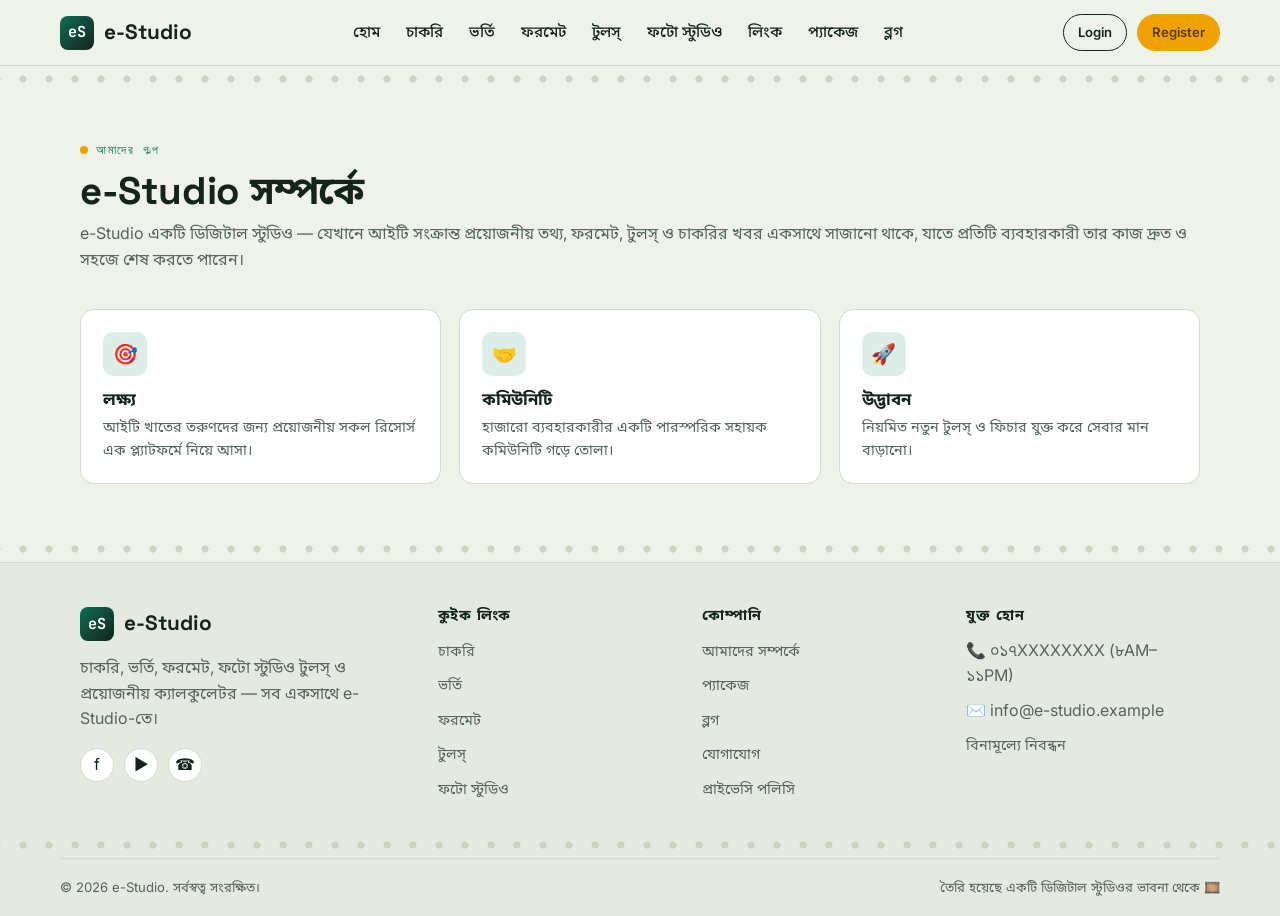
==== about.html @ 679f0167 "Add files via upload" ====
<!DOCTYPE html>
<html lang="bn">
<head>
<meta charset="UTF-8">
<meta name="viewport" content="width=device-width, initial-scale=1.0">
<title>আমাদের সম্পর্কে || e-Studio</title>
<link href="https://fonts.googleapis.com/css2?family=Space+Grotesk:wght@500;700&family=Inter:wght@400;500;600;700&family=JetBrains+Mono:wght@500&family=Noto+Sans+Bengali:wght@400;500;600;700&display=swap" rel="stylesheet">
<link rel="stylesheet" href="assets/style.css">

</head>
<body>
<header class="site-header">
  <div class="container nav-wrap">
    <a href="index.html" class="brand"><span class="mark">eS</span> e-Studio</a>
    <nav class="main-nav">
      <a href="index.html">হোম</a>
      <a href="jobs.html">চাকরি</a>
      <a href="admission.html">ভর্তি</a>
      <a href="formats.html">ফরমেট</a>
      <a href="tools.html">টুলস্‌</a>
      <a href="photo-studio.html">ফটো স্টুডিও</a>
      <a href="links.html">লিংক</a>
      <a href="packages.html">প্যাকেজ</a>
      <a href="blog.html">ব্লগ</a>
    </nav>
    <div class="nav-actions">
      <a href="login.html" class="btn btn-outline btn-sm">Login</a>
      <a href="register.html" class="btn btn-accent btn-sm">Register</a>
      <button class="menu-toggle" aria-label="মেনু">☰</button>
    </div>
  </div>
</header>
<div class="sprocket-rule"></div>

<section class="page-hero">
  <div class="container">
    <div class="eyebrow">আমাদের গল্প</div>
    <h1>e-Studio সম্পর্কে</h1>
    <p class="lede">e-Studio একটি ডিজিটাল স্টুডিও — যেখানে আইটি সংক্রান্ত প্রয়োজনীয় তথ্য, ফরমেট, টুলস্‌ ও চাকরির খবর একসাথে সাজানো থাকে, যাতে প্রতিটি ব্যবহারকারী তার কাজ দ্রুত ও সহজে শেষ করতে পারেন।</p>
  </div>
</section>
<section style="padding-top:0">
  <div class="container">
    <div class="grid grid-3">
      <div class="card"><div class="icon">🎯</div><h3>লক্ষ্য</h3><p>আইটি খাতের তরুণদের জন্য প্রয়োজনীয় সকল রিসোর্স এক প্ল্যাটফর্মে নিয়ে আসা।</p></div>
      <div class="card"><div class="icon">🤝</div><h3>কমিউনিটি</h3><p>হাজারো ব্যবহারকারীর একটি পারস্পরিক সহায়ক কমিউনিটি গড়ে তোলা।</p></div>
      <div class="card"><div class="icon">🚀</div><h3>উদ্ভাবন</h3><p>নিয়মিত নতুন টুলস্‌ ও ফিচার যুক্ত করে সেবার মান বাড়ানো।</p></div>
    </div>
  </div>
</section>

<div class="sprocket-rule"></div>
<footer class="site-footer" id="site-footer"></footer>
<script src="assets/script.js"></script>
<script src="assets/footer.js"></script>
</body>
</html>
---- assets/style.css ----
/* ==========================================================================
   e-Studio — design tokens
   ========================================================================== */
:root{
  --bg: #EEF2EA;
  --surface: #FFFFFF;
  --surface-2: #E4EAE1;
  --ink: #14231C;
  --muted: #55645A;
  --line: #D3DBCC;
  --accent: #F0A202;      /* signal amber */
  --accent-ink: #5A3B00;
  --accent-2: #0E6E55;    /* deep teal */
  --accent-2-soft: #DCEEE7;
  --danger: #C1432B;
  --radius: 14px;
  --shadow: 0 10px 30px -12px rgba(20,35,28,0.18);
  --sprocket: #C7D2BC;
  --font-display: "Space Grotesk", "Noto Sans Bengali", sans-serif;
  --font-body: "Inter", "Noto Sans Bengali", sans-serif;
  --font-mono: "JetBrains Mono", monospace;
}

*{box-sizing:border-box;}
html{scroll-behavior:smooth;}
body{
  margin:0;
  background:var(--bg);
  color:var(--ink);
  font-family:var(--font-body);
  line-height:1.6;
  -webkit-font-smoothing:antialiased;
}
img{max-width:100%;display:block;}
a{color:inherit;text-decoration:none;}
h1,h2,h3,h4{
  font-family:var(--font-display);
  line-height:1.15;
  margin:0 0 .5rem;
  letter-spacing:-0.01em;
}
p{margin:0 0 1rem;color:var(--muted);}
.container{max-width:1160px;margin:0 auto;padding:0 20px;}
.eyebrow{
  font-family:var(--font-mono);
  font-size:.72rem;
  letter-spacing:.14em;
  text-transform:uppercase;
  color:var(--accent-2);
  display:inline-flex;
  align-items:center;
  gap:8px;
  margin-bottom:10px;
}
.eyebrow::before{
  content:"";
  width:8px;height:8px;border-radius:50%;
  background:var(--accent);
  display:inline-block;
}

:focus-visible{outline:3px solid var(--accent-2); outline-offset:2px; border-radius:4px;}

/* ---------- Sprocket / film-strip motif (signature element) ---------- */
.sprocket-rule{
  height:26px;
  margin:0;
  background-image: radial-gradient(circle, var(--sprocket) 3.5px, transparent 3.6px);
  background-size: 26px 26px;
  background-position: 10px center;
  opacity:.9;
}
.sprocket-rule.dark{ --sprocket: rgba(255,255,255,.28); }
.frame-tabs{
  display:flex; gap:4px; padding:0 0 4px 0;
}
.frame-tabs span{
  width:10px;height:6px;border-radius:1px;background:var(--sprocket);
}

/* ---------- Header / Nav ---------- */
header.site-header{
  position:sticky; top:0; z-index:50;
  background:rgba(238,242,234,.92);
  backdrop-filter:blur(8px);
  border-bottom:1px solid var(--line);
}
.nav-wrap{
  display:flex; align-items:center; justify-content:space-between;
  padding:14px 0;
}
.brand{
  display:flex; align-items:center; gap:10px;
  font-family:var(--font-display); font-weight:700; font-size:1.3rem;
  color:var(--ink);
}
.brand .mark{
  width:34px;height:34px;border-radius:8px;
  background:linear-gradient(135deg,var(--accent-2),var(--ink));
  color:#fff; display:flex; align-items:center; justify-content:center;
  font-size:.95rem; font-family:var(--font-mono);
}
nav.main-nav{display:flex; align-items:center; gap:26px;}
nav.main-nav a{
  font-size:.95rem; font-weight:500; color:var(--ink); position:relative; padding:4px 0;
}
nav.main-nav a.active,nav.main-nav a:hover{color:var(--accent-2);}
nav.main-nav a.active::after{
  content:""; position:absolute; left:0; bottom:-3px; width:100%; height:2px; background:var(--accent);
}
.nav-actions{display:flex; align-items:center; gap:10px;}
.btn{
  display:inline-flex; align-items:center; justify-content:center; gap:8px;
  padding:10px 18px; border-radius:999px; font-weight:600; font-size:.92rem;
  border:1px solid transparent; cursor:pointer; transition:transform .15s ease, box-shadow .15s ease;
}
.btn:hover{transform:translateY(-1px);}
.btn-primary{background:var(--ink); color:#fff;}
.btn-primary:hover{box-shadow:var(--shadow);}
.btn-accent{background:var(--accent); color:var(--accent-ink);}
.btn-accent:hover{box-shadow:0 10px 24px -10px rgba(240,162,2,.55);}
.btn-outline{background:transparent; border-color:var(--ink); color:var(--ink);}
.btn-ghost{background:transparent; color:var(--ink);}
.btn-sm{padding:7px 14px; font-size:.82rem;}
.btn-block{width:100%;}
.menu-toggle{display:none; background:none; border:0; font-size:1.6rem; cursor:pointer;}

/* ---------- Hero ---------- */
.hero{padding:56px 0 30px; position:relative; overflow:hidden;}
.hero-grid{display:grid; grid-template-columns:1.1fr .9fr; gap:40px; align-items:center;}
.hero h1{font-size:clamp(2.1rem,4vw,3.2rem);}
.hero .lede{font-size:1.08rem; max-width:520px;}
.hero-stats{display:flex; gap:26px; margin-top:26px;}
.stat b{font-family:var(--font-mono); font-size:1.5rem; color:var(--accent-2); display:block;}
.stat span{font-size:.82rem; color:var(--muted);}
.hero-actions{display:flex; gap:12px; margin-top:24px; flex-wrap:wrap;}

.contact-sheet{
  background:var(--ink); border-radius:20px; padding:18px;
  box-shadow:var(--shadow);
}
.contact-sheet .frame-tabs{padding-left:6px;}
.contact-sheet-grid{
  display:grid; grid-template-columns:repeat(3,1fr); gap:8px; padding:8px;
}
.contact-sheet-grid .cell{
  background:#1c2f26; border-radius:8px; aspect-ratio:1/1;
  display:flex; align-items:center; justify-content:center;
  font-size:1.4rem; color:var(--accent);
}
.contact-sheet .caption{
  color:#cfe0d5; font-family:var(--font-mono); font-size:.72rem; text-align:center; padding-top:8px;
}

/* ---------- Sections ---------- */
section{padding:52px 0;}
.section-head{display:flex; align-items:baseline; justify-content:space-between; margin-bottom:26px; gap:20px; flex-wrap:wrap;}
.section-head h2{font-size:1.7rem;}
.section-head .see-all{font-size:.88rem; font-weight:600; color:var(--accent-2); white-space:nowrap;}

.grid{display:grid; gap:18px;}
.grid-4{grid-template-columns:repeat(4,1fr);}
.grid-3{grid-template-columns:repeat(3,1fr);}
.grid-2{grid-template-columns:repeat(2,1fr);}

.card{
  background:var(--surface); border:1px solid var(--line); border-radius:var(--radius);
  padding:22px; transition:box-shadow .18s ease, transform .18s ease;
}
.card:hover{box-shadow:var(--shadow); transform:translateY(-2px);}
.card .icon{
  width:44px;height:44px; border-radius:10px; background:var(--accent-2-soft); color:var(--accent-2);
  display:flex; align-items:center; justify-content:center; font-size:1.25rem; margin-bottom:14px;
}
.card h3{font-size:1.05rem; margin-bottom:6px;}
.card p{font-size:.9rem; margin-bottom:0;}
.card .tag{
  font-family:var(--font-mono); font-size:.68rem; text-transform:uppercase; letter-spacing:.06em;
  color:var(--accent-ink); background:var(--accent); padding:2px 8px; border-radius:6px; display:inline-block; margin-bottom:10px;
}

.badge{
  display:inline-block; font-family:var(--font-mono); font-size:.7rem; padding:2px 9px;
  border-radius:6px; background:var(--surface-2); color:var(--muted); margin-right:6px;
}

/* ---------- Job / listing rows ---------- */
.listing{
  display:flex; align-items:center; gap:16px; padding:16px; border-radius:12px;
  border:1px solid var(--line); background:var(--surface); margin-bottom:12px;
}
.listing .logo-box{
  width:50px;height:50px;border-radius:10px;background:var(--surface-2);
  display:flex;align-items:center;justify-content:center;font-family:var(--font-mono);font-weight:700;color:var(--accent-2);flex-shrink:0;
}
.listing .info{flex:1;}
.listing .info h4{margin:0 0 4px; font-size:1rem; font-family:var(--font-body); font-weight:700;}
.listing .meta{display:flex; gap:14px; flex-wrap:wrap; font-size:.82rem; color:var(--muted);}
.listing .deadline{
  font-family:var(--font-mono); font-size:.78rem; text-align:right; color:var(--danger); white-space:nowrap;
}

/* ---------- Tools / calculators ---------- */
.tool-panel{
  background:var(--surface); border:1px solid var(--line); border-radius:var(--radius); padding:26px;
}
.tool-panel h3{font-size:1.1rem;}
.field{margin-bottom:14px;}
.field label{display:block; font-size:.85rem; font-weight:600; margin-bottom:6px;}
.field input, .field select{
  width:100%; padding:10px 12px; border:1px solid var(--line); border-radius:8px; font-family:var(--font-body);
  font-size:.95rem; background:#fff; color:var(--ink);
}
.field input:focus, .field select:focus{border-color:var(--accent-2);}
.result-box{
  margin-top:14px; padding:14px; border-radius:10px; background:var(--accent-2-soft); color:var(--accent-ink);
  font-family:var(--font-mono); font-size:.95rem; display:none;
}
.result-box.show{display:block;}

/* ---------- Links directory ---------- */
.link-cat{margin-bottom:34px;}
.link-cat h3{
  font-size:.95rem; text-transform:uppercase; letter-spacing:.05em; color:var(--accent-2);
  border-bottom:1px solid var(--line); padding-bottom:8px; margin-bottom:12px;
}
.link-list{display:flex; flex-direction:column; gap:6px;}
.link-list a{
  font-size:.92rem; padding:6px 0; border-bottom:1px dashed transparent; display:flex; align-items:center; gap:8px;
}
.link-list a:hover{border-bottom-color:var(--accent); color:var(--accent-2);}
.link-list a::before{content:"›"; color:var(--accent);}

/* ---------- Pricing ---------- */
.price-card{
  background:var(--surface); border:1px solid var(--line); border-radius:var(--radius); padding:28px; position:relative;
}
.price-card.featured{border-color:var(--accent); box-shadow:var(--shadow);}
.price-card.featured::before{
  content:"সবচেয়ে জনপ্রিয়"; position:absolute; top:-12px; left:24px; background:var(--accent); color:var(--accent-ink);
  font-size:.7rem; font-weight:700; padding:4px 10px; border-radius:999px; font-family:var(--font-mono);
}
.price{font-family:var(--font-mono); font-size:2rem; color:var(--ink); margin:10px 0;}
.price span{font-size:.9rem; color:var(--muted); font-weight:400;}
.price-card ul{list-style:none; padding:0; margin:16px 0; font-size:.9rem; color:var(--muted);}
.price-card ul li{padding:7px 0; border-bottom:1px solid var(--line); display:flex; gap:8px;}
.price-card ul li::before{content:"✓"; color:var(--accent-2); font-weight:700;}

/* ---------- Forms (login/register/contact) ---------- */
.auth-wrap{
  max-width:440px; margin:40px auto; background:var(--surface); border:1px solid var(--line);
  border-radius:var(--radius); padding:34px; box-shadow:var(--shadow);
}
.auth-wrap h2{text-align:center;}
.auth-sub{text-align:center; margin-bottom:22px;}
.divider{display:flex; align-items:center; gap:10px; margin:18px 0; color:var(--muted); font-size:.82rem;}
.divider::before,.divider::after{content:""; flex:1; height:1px; background:var(--line);}
.notice{
  background:var(--accent-2-soft); color:var(--accent-ink); padding:10px 14px; border-radius:8px; font-size:.85rem; margin-bottom:16px;
}

/* ---------- Blog ---------- */
.post-card img{border-radius:12px 12px 0 0; aspect-ratio:16/9; object-fit:cover; background:var(--surface-2);}
.post-card{background:var(--surface); border:1px solid var(--line); border-radius:var(--radius); overflow:hidden;}
.post-card .body{padding:18px;}
.post-card .date{font-family:var(--font-mono); font-size:.72rem; color:var(--accent-2); text-transform:uppercase;}

/* ---------- CTA band ---------- */
.cta-band{
  background:var(--ink); color:#fff; border-radius:20px; padding:44px; display:flex; align-items:center; justify-content:space-between; gap:24px; flex-wrap:wrap;
}
.cta-band h2{color:#fff; margin-bottom:6px;}
.cta-band p{color:#cfe0d5; margin-bottom:0;}

/* ---------- Footer ---------- */
footer.site-footer{background:var(--surface-2); border-top:1px solid var(--line); padding-top:44px;}
.footer-grid{display:grid; grid-template-columns:1.4fr 1fr 1fr 1fr; gap:30px; padding-bottom:30px;}
.footer-grid h4{font-size:.9rem; text-transform:uppercase; letter-spacing:.05em; margin-bottom:14px;}
.footer-grid ul{list-style:none; padding:0; margin:0; display:flex; flex-direction:column; gap:9px;}
.footer-grid ul a{font-size:.9rem; color:var(--muted);}
.footer-grid ul a:hover{color:var(--accent-2);}
.footer-bottom{
  border-top:1px solid var(--line); padding:18px 0; display:flex; justify-content:space-between; align-items:center; font-size:.82rem; color:var(--muted); flex-wrap:wrap; gap:10px;
}
.social-row{display:flex; gap:10px;}
.social-row a{
  width:34px;height:34px;border-radius:50%;background:var(--surface);border:1px solid var(--line);
  display:flex;align-items:center;justify-content:center;
}
.social-row a:hover{border-color:var(--accent-2); color:var(--accent-2);}

/* ---------- Utility ---------- */
.mt-0{margin-top:0;}
.text-center{text-align:center;}
.muted{color:var(--muted);}
.pill{background:var(--surface-2); border-radius:999px; padding:6px 14px; font-size:.82rem; display:inline-flex; gap:6px; align-items:center;}
.page-hero{padding:44px 0 20px;}
.page-hero h1{font-size:clamp(1.8rem,3vw,2.4rem);}

/* ---------- Responsive ---------- */
@media (max-width: 920px){
  .hero-grid{grid-template-columns:1fr;}
  .grid-4{grid-template-columns:repeat(2,1fr);}
  .grid-3{grid-template-columns:repeat(2,1fr);}
  .footer-grid{grid-template-columns:1fr 1fr;}
}
@media (max-width: 720px){
  nav.main-nav{
    position:fixed; inset:64px 0 0 0; background:var(--bg); flex-direction:column; align-items:flex-start;
    padding:24px 20px; gap:18px; display:none; overflow-y:auto;
  }
  nav.main-nav.open{display:flex;}
  .menu-toggle{display:block;}
  .nav-actions .btn-outline{display:none;}
  .grid-4,.grid-3,.grid-2{grid-template-columns:1fr;}
  .footer-grid{grid-template-columns:1fr;}
  .cta-band{flex-direction:column; text-align:center;}
  .hero-stats{flex-wrap:wrap; row-gap:14px;}
}

@media (prefers-reduced-motion: reduce){
  html{scroll-behavior:auto;}
  .card, .btn{transition:none;}
}
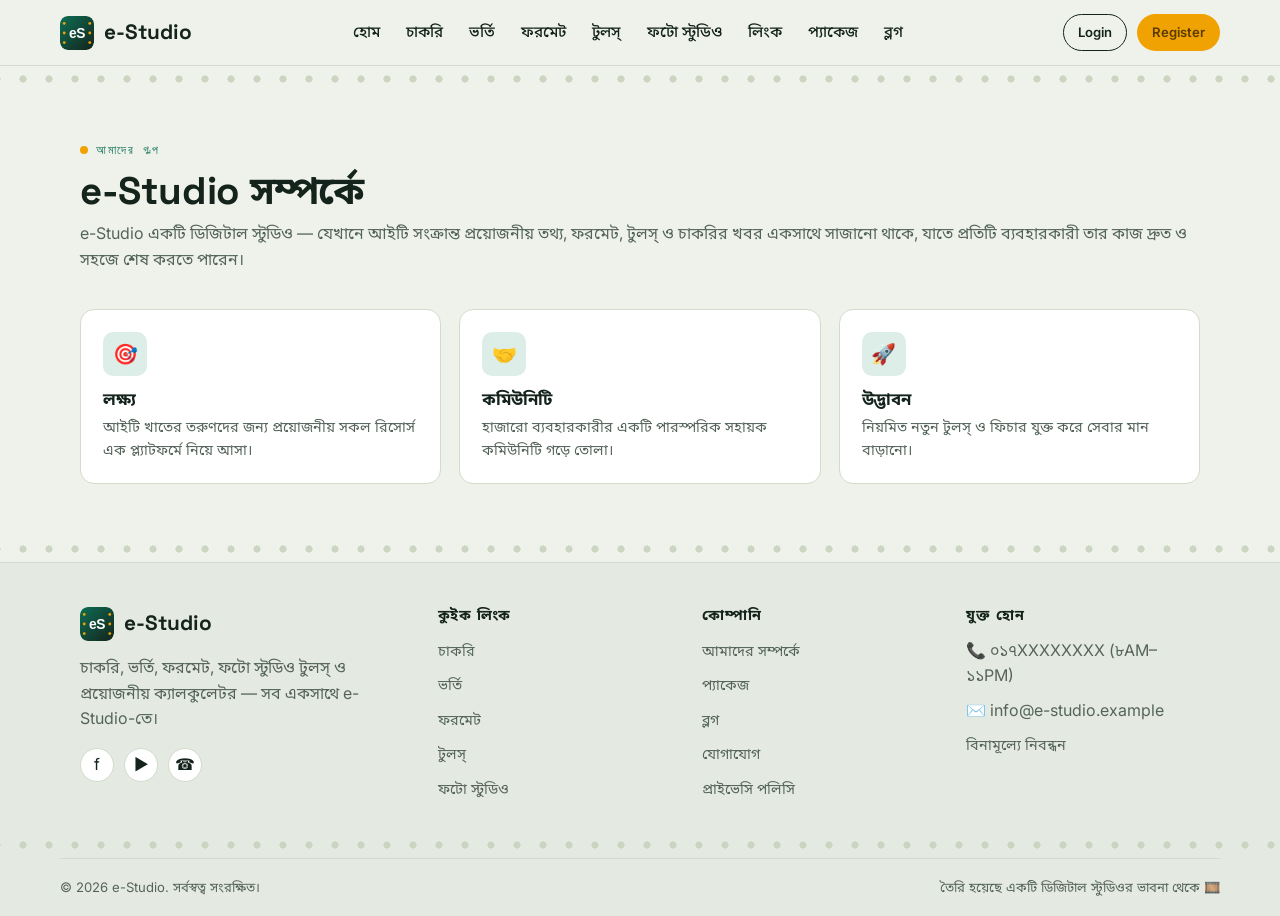
==== commit 4ae5e173: "Add files via upload" ====
--- a/about.html
+++ b/about.html
@@ -6,12 +6,13 @@
 <title>আমাদের সম্পর্কে || e-Studio</title>
 <link href="https://fonts.googleapis.com/css2?family=Space+Grotesk:wght@500;700&family=Inter:wght@400;500;600;700&family=JetBrains+Mono:wght@500&family=Noto+Sans+Bengali:wght@400;500;600;700&display=swap" rel="stylesheet">
 <link rel="stylesheet" href="assets/style.css">
+<link rel="icon" type="image/svg+xml" href="assets/favicon.svg">
 
 </head>
 <body>
 <header class="site-header">
   <div class="container nav-wrap">
-    <a href="index.html" class="brand"><span class="mark">eS</span> e-Studio</a>
+    <a href="index.html" class="brand"><img src="assets/logo.svg" alt="e-Studio logo" class="mark"> e-Studio</a>
     <nav class="main-nav">
       <a href="index.html">হোম</a>
       <a href="jobs.html">চাকরি</a>
--- a/assets/style.css
+++ b/assets/style.css
@@ -96,9 +96,7 @@
 }
 .brand .mark{
   width:34px;height:34px;border-radius:8px;
-  background:linear-gradient(135deg,var(--accent-2),var(--ink));
-  color:#fff; display:flex; align-items:center; justify-content:center;
-  font-size:.95rem; font-family:var(--font-mono);
+  display:block; object-fit:contain; flex-shrink:0;
 }
 nav.main-nav{display:flex; align-items:center; gap:26px;}
 nav.main-nav a{
@@ -245,6 +243,16 @@
 .price-card ul{list-style:none; padding:0; margin:16px 0; font-size:.9rem; color:var(--muted);}
 .price-card ul li{padding:7px 0; border-bottom:1px solid var(--line); display:flex; gap:8px;}
 .price-card ul li::before{content:"✓"; color:var(--accent-2); font-weight:700;}
+
+/* ---------- File upload / preview ---------- */
+.file-drop{
+  border:1.5px dashed var(--line); border-radius:10px; padding:16px; text-align:center; cursor:pointer;
+  background:var(--surface-2); font-size:.88rem; color:var(--muted);
+}
+.file-drop:hover{border-color:var(--accent-2);}
+.file-preview{
+  display:none; margin-top:10px; max-height:140px; border-radius:8px; border:1px solid var(--line);
+}
 
 /* ---------- Forms (login/register/contact) ---------- */
 .auth-wrap{
